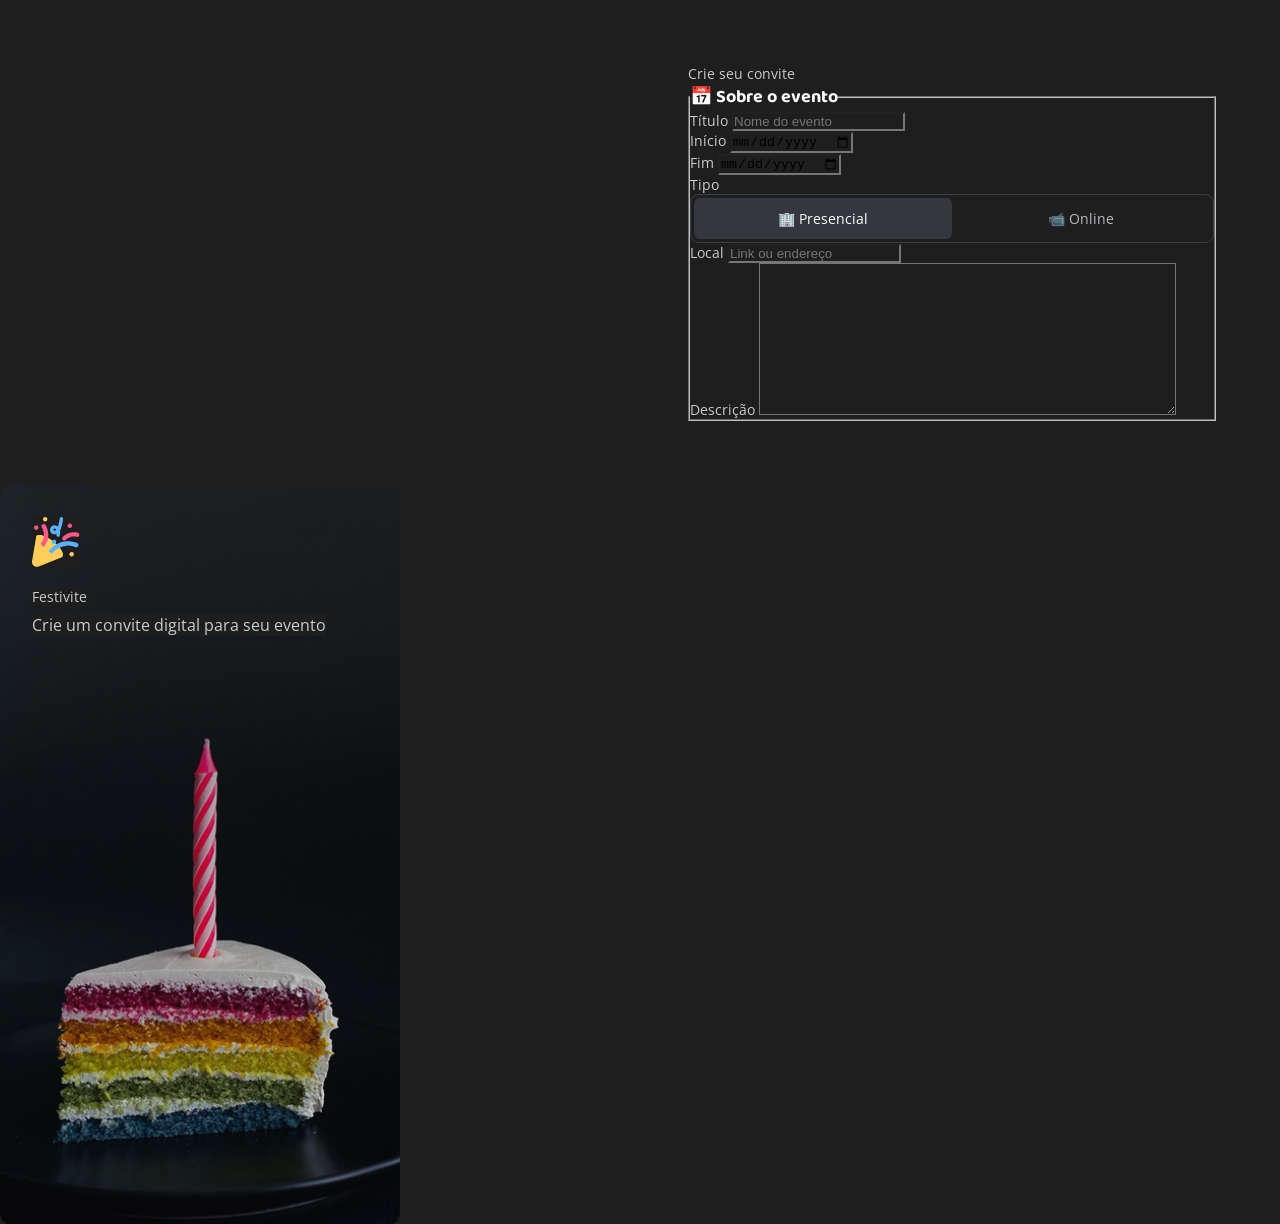
==== NILTON ESTUDOS/Formulário de Convites/index.html @ e80e575a "First steps" ====
<!DOCTYPE html>
<html lang="pt-br">
<head>
  <link rel="preconnect" href="https://fonts.googleapis.com">
  <link rel="preconnect" href="https://fonts.gstatic.com" crossorigin>
  <meta charset="UTF-8">
  <meta name="viewport" content="width=device-width, initial-scale=1.0">
  <title>Festivite</title>
  <link rel="stylesheet" href="style/index.css">
  <link href="https://fonts.googleapis.com/css2?family=Baloo+2:wght@400..800&family=Leckerli+One&family=Open+Sans:ital,wght@0,300..800;1,300..800&display=swap" rel="stylesheet">
</head>
<body>
  <div class="app">
    <main>
      <div class="main-container">
        <h1 id="make-invite">
          Crie seu convite
        </h1>
        <form action="" method="post" enctype="multipart/form-data">
<fieldset id="about-the-event" class="about-the-event">

  <legend id="legend-about">
    📅 Sobre o evento
  </legend>

  <div class="input-wrapper">
    <label for="title">Título</label>

    <input 
      type="text" 
      name="title" 
      id="title"
      placeholder="Nome do evento"
      required
    >
  </div>


  <div class="form-row">

    <div class="input-wrapper">
      <label for="start">Início</label>

      <input 
        type="date" 
        name="start" 
        id="start"
        required
      >
    </div>

    <div class="input-wrapper">
      <label for="end">Fim</label>

      <input 
        type="date" 
        name="end" 
        id="end"
        required
      >
    </div>

  </div>


  <div class="form-row">

    <div class="input-wrapper">
      <span class="titulo">Tipo</span>

      <div class="opcoes">

        <input 
          type="radio" 
          name="tipo" 
          id="presencial" 
          value="presencial"
          checked
        >

        <label for="presencial">
          🏢 Presencial
        </label>


        <input 
          type="radio" 
          name="tipo" 
          id="online" 
          value="online"
        >

        <label for="online">
          📹 Online
        </label>

      </div>
    </div>


    <div class="input-wrapper">
      <label for="place">Local</label>

      <input 
        type="text" 
        name="place" 
        id="place"
        placeholder="Link ou endereço"
        required
      >
    </div>

  </div>


  <div class="input-wrapper">
    <label for="description">Descrição</label>

    <textarea 
      name="description"
      id="description"
      cols="50"
      rows="10"
      placeholder="Escreva sobre os detalhes do evento">
    </textarea>
  </div>

</fieldset>
        </form>
      </div>
    </main>
  <aside>
    <div class="aside-container"></div>
    <header>
      <img src="assets/icons/Logo.svg" alt="Logo do Festivite">
      <h1>Festivite</h1>
      <p>Crie um convite digital para seu evento</p>
    </header>
  </aside>
  </div>
  
</body>
</html>
---- NILTON ESTUDOS/Formulário de Convites/style/index.css ----
@import url(global.css);
@import url(forms.css);
@import url(layout.css);
@import url(aside.css);
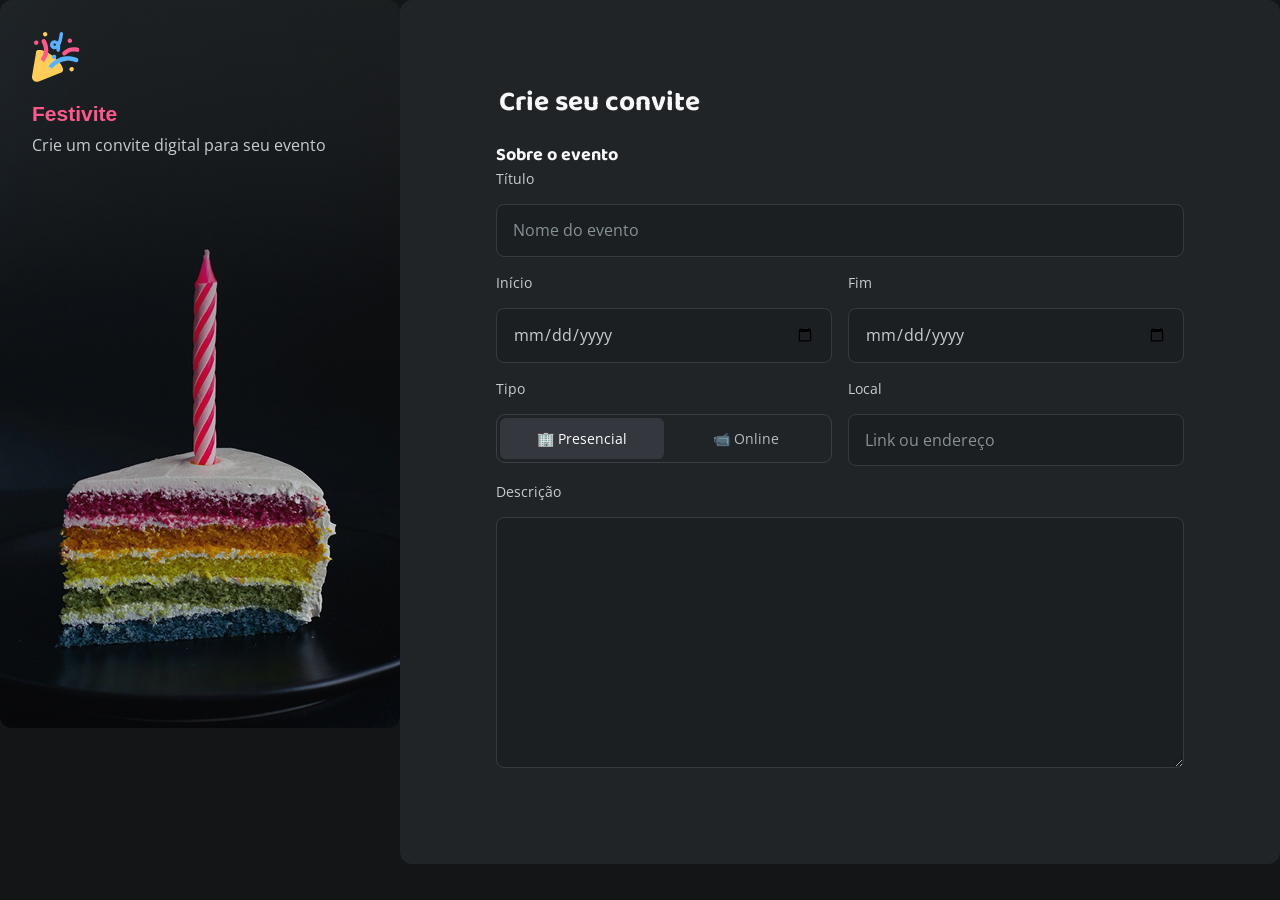
==== commit 301cf0ee: "Alteraçõs do main fieldset" ====
--- a/NILTON ESTUDOS/Formulário de Convites/index.html
+++ b/NILTON ESTUDOS/Formulário de Convites/index.html
@@ -11,6 +11,14 @@
 </head>
 <body>
   <div class="app">
+      <aside>
+    <div class="aside-container"></div>
+    <header>
+      <img src="assets/icons/Logo.svg" alt="Logo do Festivite">
+      <h1>Festivite</h1>
+      <p>Crie um convite digital para seu evento</p>
+    </header>
+  </aside>
     <main>
       <div class="main-container">
         <h1 id="make-invite">
@@ -20,7 +28,7 @@
 <fieldset id="about-the-event" class="about-the-event">
 
   <legend id="legend-about">
-    📅 Sobre o evento
+  Sobre o evento
   </legend>
 
   <div class="input-wrapper">
@@ -114,12 +122,12 @@
 
 
   <div class="input-wrapper">
-    <label for="description">Descrição</label>
+    <label for="description" id="label-textarea">Descrição</label>
 
     <textarea 
       name="description"
       id="description"
-      cols="50"
+      cols="65"
       rows="10"
       placeholder="Escreva sobre os detalhes do evento">
     </textarea>
@@ -129,14 +137,6 @@
         </form>
       </div>
     </main>
-  <aside>
-    <div class="aside-container"></div>
-    <header>
-      <img src="assets/icons/Logo.svg" alt="Logo do Festivite">
-      <h1>Festivite</h1>
-      <p>Crie um convite digital para seu evento</p>
-    </header>
-  </aside>
   </div>
   
 </body>
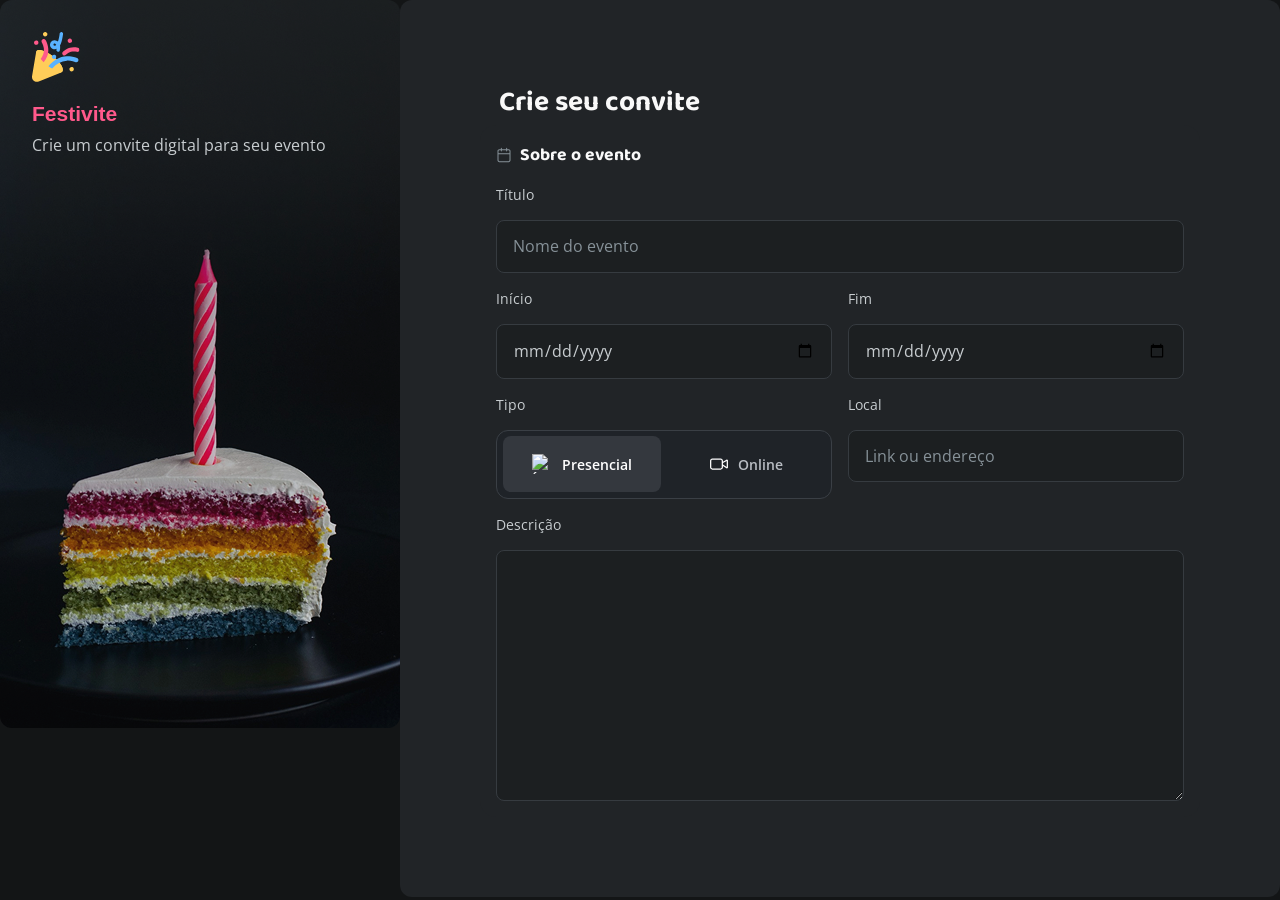
==== commit c12c60a5: "before test" ====
--- a/NILTON ESTUDOS/Formulário de Convites/index.html
+++ b/NILTON ESTUDOS/Formulário de Convites/index.html
@@ -28,8 +28,8 @@
 <fieldset id="about-the-event" class="about-the-event">
 
   <legend id="legend-about">
-  Sobre o evento
-  </legend>
+    <img src="assets/icons/calendar.svg" alt="Ícone de um calendário">
+    Sobre o evento</legend>
 
   <div class="input-wrapper">
     <label for="title">Título</label>
@@ -85,11 +85,10 @@
           value="presencial"
           checked
         >
-
         <label for="presencial">
-          🏢 Presencial
+          <img src="/assets/icons/building.svg" alt="Ícone de prédio">
+          Presencial
         </label>
-
 
         <input 
           type="radio" 
@@ -99,8 +98,7 @@
         >
 
         <label for="online">
-          📹 Online
-        </label>
+          <img src="assets/icons/video.svg" alt="Ícone de câmera">Online</label>
 
       </div>
     </div>
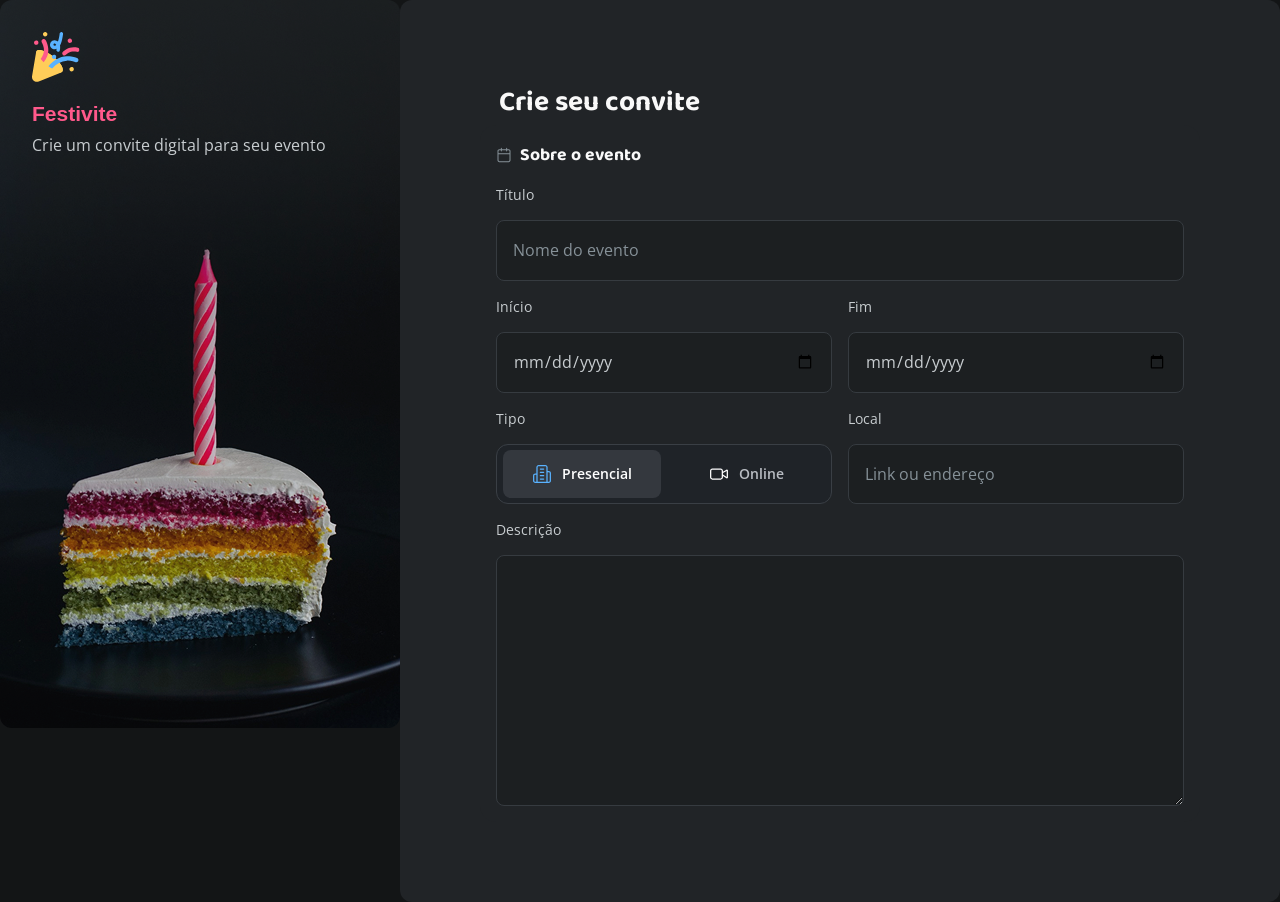
==== commit db23e30f: "after testes" ====
--- a/NILTON ESTUDOS/Formulário de Convites/index.html
+++ b/NILTON ESTUDOS/Formulário de Convites/index.html
@@ -85,9 +85,9 @@
           value="presencial"
           checked
         >
-        <label for="presencial">
-          <img src="/assets/icons/building.svg" alt="Ícone de prédio">
-          Presencial
+        <label for="presencial" class="tipo-option">
+          <span class="tipo-icone tipo-building" aria-hidden="true"></span>
+          <span>Presencial</span>
         </label>
 
         <input 
@@ -97,8 +97,10 @@
           value="online"
         >
 
-        <label for="online">
-          <img src="assets/icons/video.svg" alt="Ícone de câmera">Online</label>
+        <label for="online" class="tipo-option">
+          <span class="tipo-icone tipo-video" aria-hidden="true"></span>
+          <span>Online</span>
+        </label>
 
       </div>
     </div>
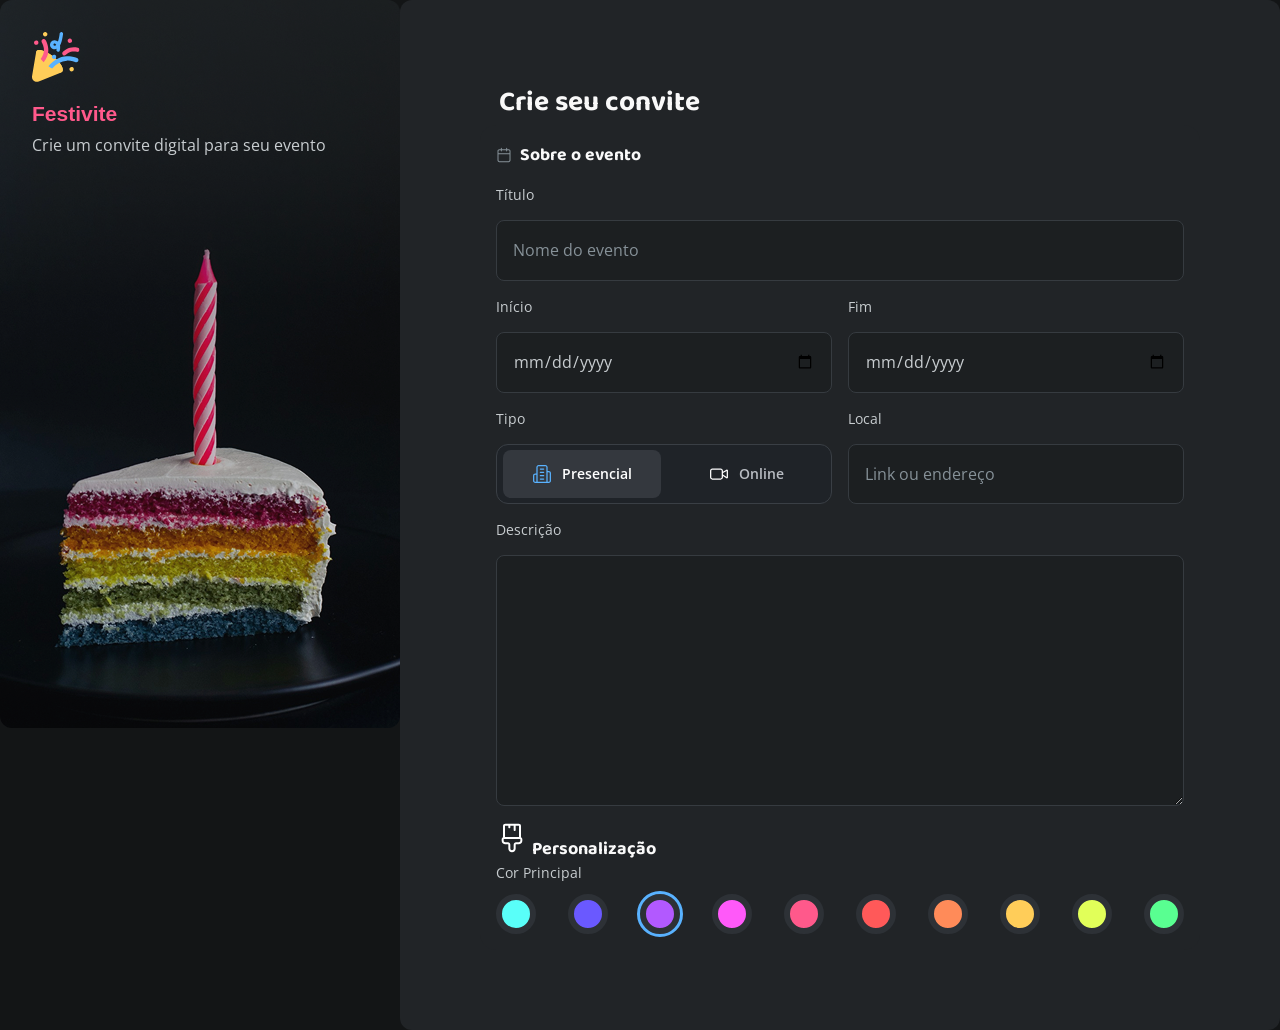
==== commit cc6f1e0d: "first step on customization" ====
--- a/NILTON ESTUDOS/Formulário de Convites/index.html
+++ b/NILTON ESTUDOS/Formulário de Convites/index.html
@@ -134,6 +134,127 @@
   </div>
 
 </fieldset>
+
+<fieldset id="customization" class="customization">
+  <legend id="customization-legend">
+    <img src="assets/icons/paintbrush.svg" alt="Ícone de pincel">
+    Personalização</legend>
+
+  <div class="color-wrapper">
+    <span class="input-label">Cor Principal</span>
+    <div class="color-options">
+      <input
+        type="radio"
+        name="main-color"
+        id="color-cyan"
+        value="cyan"
+      >
+      <label
+        for="color-cyan"
+        class="color-option cyan">
+      </label>
+
+      <input
+        type="radio"
+        name="main-color"
+        id="color-navy"
+        value="navy"
+      >
+      <label
+        for="color-navy"
+        class="color-option navy">
+      </label>
+
+      <input
+        type="radio"
+        name="main-color"
+        id="color-purple"
+        value="purple"
+        checked
+      >
+      <label
+        for="color-purple"
+        class="color-option purple">
+      </label>
+
+       <input
+        type="radio"
+        name="main-color"
+        id="color-fuschia"
+        value="fuschia"
+      >
+      <label
+        for="color-fuschia"
+        class="color-option fuschia">
+      </label>
+
+       <input
+        type="radio"
+        name="main-color"
+        id="color-pink"
+        value="pink"
+      >
+      <label
+        for="color-pink"
+        class="color-option pink">
+      </label>
+
+      <input
+        type="radio"
+        name="main-color"
+        id="color-red"
+        value="red"
+      >
+      <label
+        for="color-red"
+        class="color-option red">
+      </label>
+
+      <input
+        type="radio"
+        name="main-color"
+        id="color-orange"
+        value="orange"
+      >
+      <label
+        for="color-orange"
+        class="color-option orange">
+      </label>
+
+      <input
+        type="radio"
+        name="main-color"
+        id="color-yellow"
+        value="yellow"
+      >
+      <label
+        for="color-yellow"
+        class="color-option yellow">
+      </label>
+
+       <input
+        type="radio"
+        name="main-color"
+        id="color-lime"
+        value="lime"
+      >
+      <label
+        for="color-lime"
+        class="color-option lime">
+      </label>
+
+      <input
+        type="radio"
+        name="main-color"
+        id="color-green"
+        value="green"
+      >
+      <label
+        for="color-green"
+        class="color-option green">
+      </label>
+
+</fieldset>
         </form>
       </div>
     </main>
--- a/NILTON ESTUDOS/Formulário de Convites/style/index.css
+++ b/NILTON ESTUDOS/Formulário de Convites/style/index.css
@@ -2,5 +2,4 @@
 @import url(forms.css);
 @import url(layout.css);
 @import url(aside.css);
-
-
+@import url(colors.css);
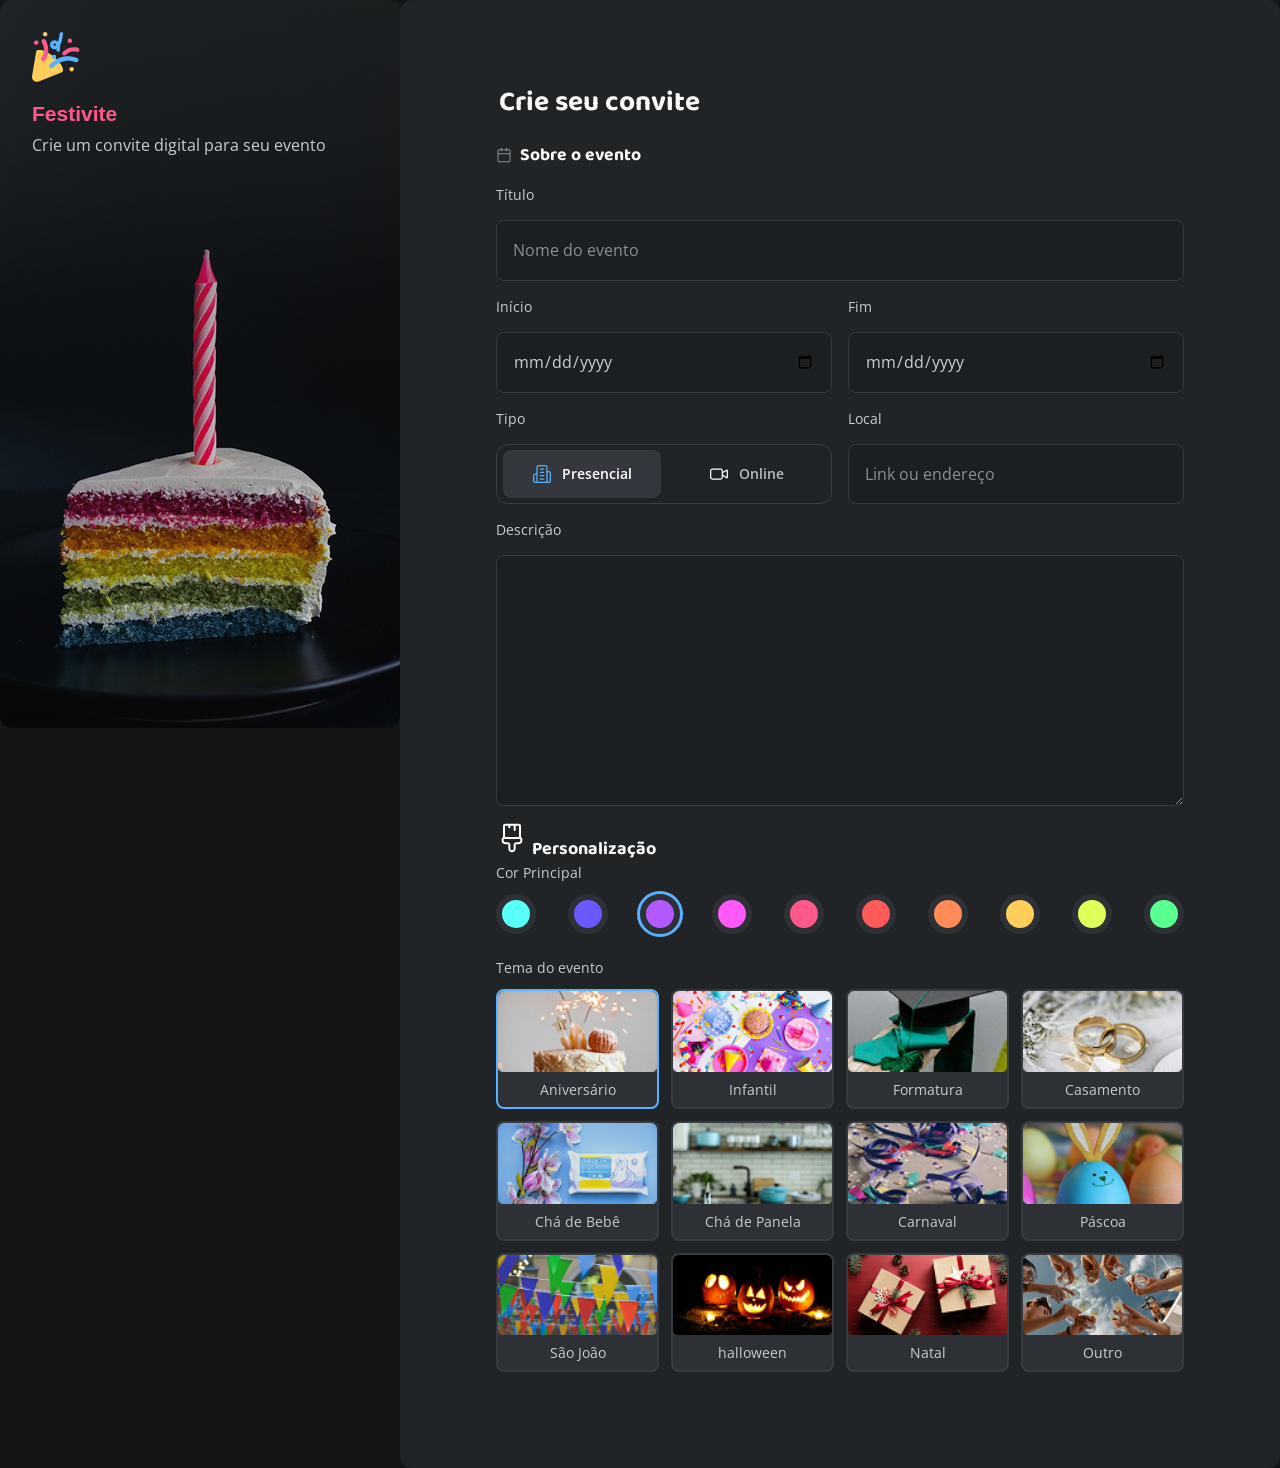
==== commit a3b6adab: "event theme" ====
--- a/NILTON ESTUDOS/Formulário de Convites/index.html
+++ b/NILTON ESTUDOS/Formulário de Convites/index.html
@@ -253,7 +253,170 @@
         for="color-green"
         class="color-option green">
       </label>
-
+      </div>  
+    </div>
+    <div class="event-wrapper">
+      <span class="event-label">Tema do evento</span>
+      <div class="event-options">
+        <input
+        type="radio"
+        name="main-event"
+        id="event-birthday"
+        value="birthday"
+        checked
+      >
+      <label
+        for="event-birthday"
+        class="event-option birthday">
+        <img src="assets/birthday.png" alt="Bolo de aniversário">
+        <span>Aniversário</span>
+      </label>
+
+      <input
+        type="radio"
+        name="main-event"
+        id="event-kids"
+        value="infantil"
+      >
+      <label
+        for="event-kids"
+        class="event-option kids">
+        <img src="assets/kids.png" alt="Festa de aniversário bastante colorida para crianças">
+        <span>Infantil</span>
+      </label>
+
+      <input
+        type="radio"
+        name="main-event"
+        id="event-graduation"
+        value="formatura"
+      >
+      <label
+        for="event-graduation"
+        class="event-option graduation">
+        <img src="assets/graduation.png" alt="uma beca de formatura">
+        <span>Formatura</span>
+      </label>
+
+        <input
+        type="radio"
+        name="main-event"
+        id="event-marriage"
+        value="casamento"
+      >
+      <label
+        for="event-marriage"
+        class="event-option marriage">
+        <img src="assets/marriage.png" alt="uma beca de formatura">
+        <span>Casamento</span>
+      </label>
+
+        <input
+        type="radio"
+        name="main-event"
+        id="event-baby"
+        value="baby"
+      >
+      <label
+        for="event-baby"
+        class="event-option baby">
+        <img src="assets/baby.png" alt="uma fralda ao lado de uma flor">
+        <span>Chá de Bebê</span>
+      </label>
+
+        <input
+        type="radio"
+        name="main-event"
+        id="event-kitchen"
+        value="kitchen"
+      >
+      <label
+        for="event-kitchen"
+        class="event-option kitchen">
+        <img src="assets/kitchen.png" alt="uma cozinha com utensílios">
+        <span>Chá de Panela</span>
+      </label>
+
+      <input
+        type="radio"
+        name="main-event"
+        id="event-carnival"
+        value="carnival"
+      >
+      <label
+        for="event-carnival"
+        class="event-option carnival">
+        <img src="assets/carnival.png" alt="Confeites e purpurina no chão">
+        <span>Carnaval</span>
+      </label>
+
+      <input
+        type="radio"
+        name="main-event"
+        id="event-easter"
+        value="easter"
+      >
+      <label
+        for="event-easter"
+        class="event-option easter">
+        <img src="assets/easter.png" alt="Ovo de páscoa azum com orelhas de coelho e um rostinho feliz desenhando dentro dele">
+        <span>Páscoa</span>
+      </label>
+
+      <input
+        type="radio"
+        name="main-event"
+        id="event-june"
+        value="june"
+      >
+      <label
+        for="event-june"
+        class="event-option june">
+        <img src="assets/june parties.png" alt="Bandeirolas de são joão esticadas em um ambiente">
+        <span>São João</span>
+      </label>
+
+      <input
+        type="radio"
+        name="main-event"
+        id="event-halloween"
+        value="halloween"
+      >
+      <label
+        for="event-halloween"
+        class="event-option halloween">
+        <img src="assets/halloween.png" alt="3 Abóboras de halloween com diferentes rostos escupidos">
+        <span>halloween</span>
+      </label>
+
+      <input
+        type="radio"
+        name="main-event"
+        id="event-christmas"
+        value="christmas"
+      >
+      <label
+        for="event-christmas"
+        class="event-option christmas">
+        <img src="assets/christmas.png" alt="Caixas de presentes com laços na paleta de cores do natal">
+        <span>Natal</span>
+      </label>
+
+      <input
+        type="radio"
+        name="main-event"
+        id="event-other"
+        value="other"
+      >
+      <label
+        for="event-other"
+        class="event-option other">
+        <img src="assets/other.png" alt="Grupo de pessoas fazendo um brinde">
+        <span>Outro</span>
+      </label>
+
+      </div>
+    </div>
 </fieldset>
         </form>
       </div>
--- a/NILTON ESTUDOS/Formulário de Convites/style/index.css
+++ b/NILTON ESTUDOS/Formulário de Convites/style/index.css
@@ -2,4 +2,5 @@
 @import url(forms.css);
 @import url(layout.css);
 @import url(aside.css);
-@import url(colors.css);+@import url(colors.css);
+@import url(event.css);
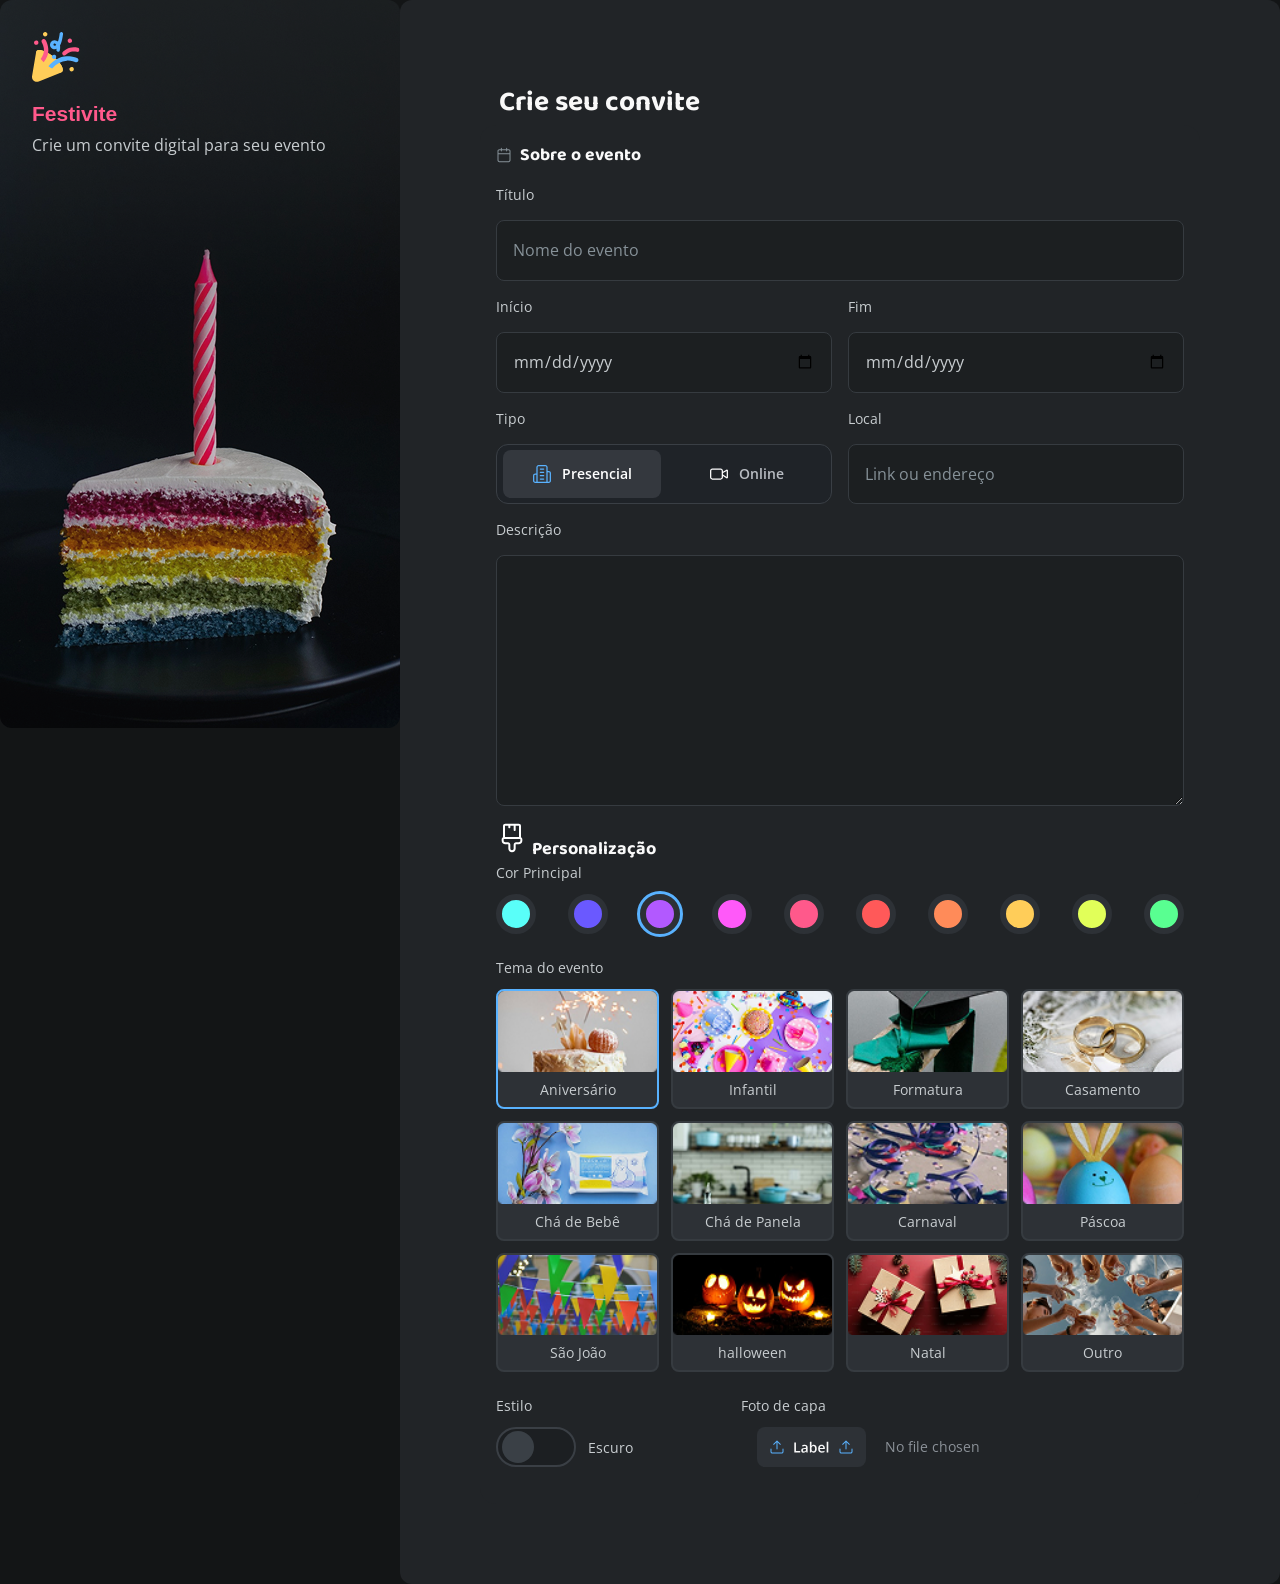
==== commit 4d40da38: "end of customization" ====
--- a/NILTON ESTUDOS/Formulário de Convites/index.html
+++ b/NILTON ESTUDOS/Formulário de Convites/index.html
@@ -120,10 +120,8 @@
 
   </div>
 
-
   <div class="input-wrapper">
     <label for="description" id="label-textarea">Descrição</label>
-
     <textarea 
       name="description"
       id="description"
@@ -417,6 +415,40 @@
 
       </div>
     </div>
+
+    <div class="style-and-cover">
+      <div class="style-wrapper">
+      <span class="style-label">Estilo</span>
+
+        <div class="style-control">
+          <input
+          type="checkbox"
+          name="dark-mode"
+          id="dark-mode">
+
+          <label
+            for="dark-mode"
+            class="switch">
+            <span class="switch-circle"></span>
+          </label>
+          <span class="style-name"></span>
+        </div>
+      </div>
+
+      <div class="cover-wrapper">
+
+        <label
+        for="cover"
+        class="cover-label">Foto de capa</label>
+
+        <input
+        type="file"
+        name="cover"
+        id="cover"
+        accept="image/*"
+        required>
+      </div>
+    </div>
 </fieldset>
         </form>
       </div>
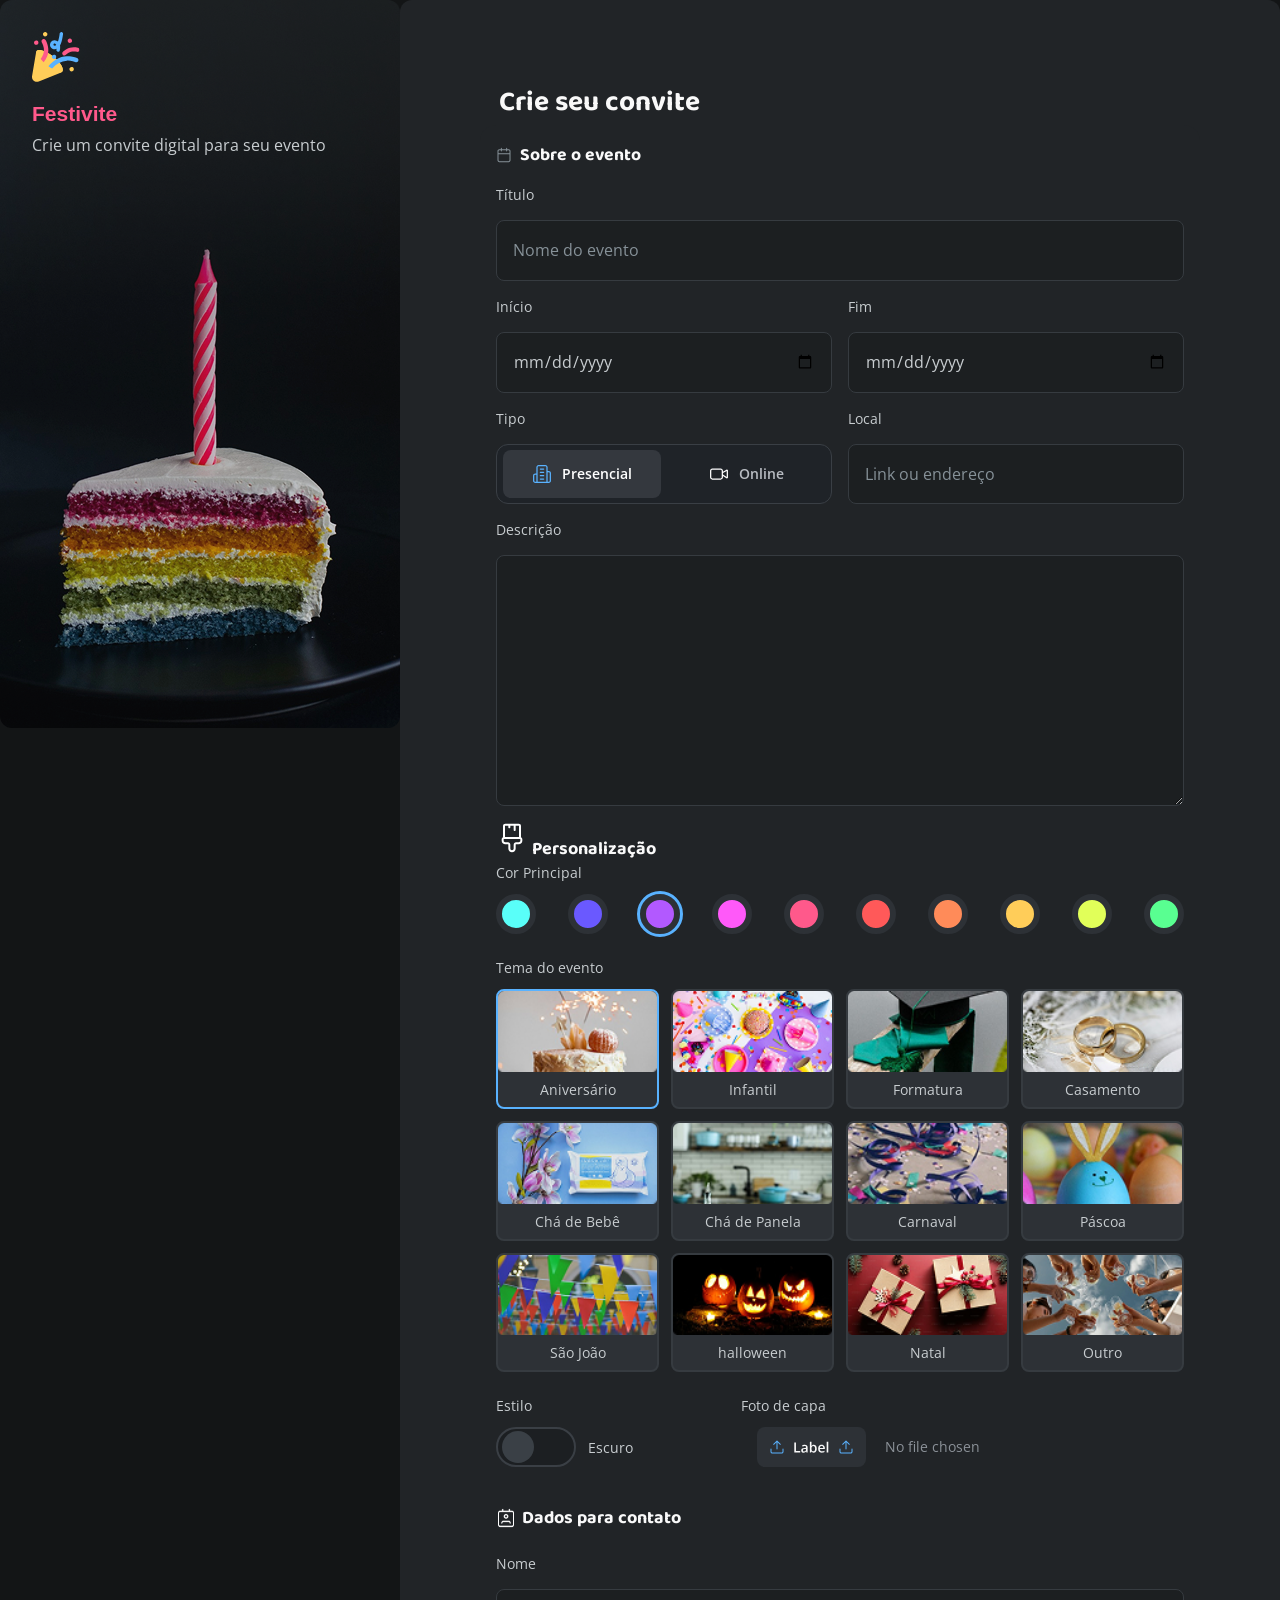
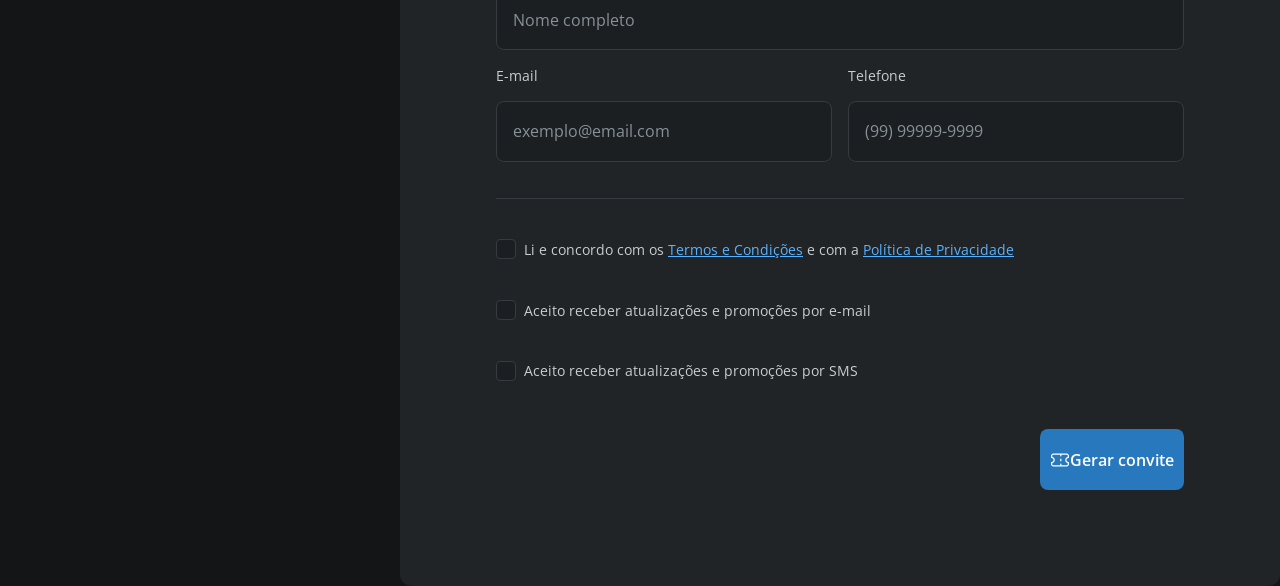
==== commit e5cbde2e: "final" ====
--- a/NILTON ESTUDOS/Formulário de Convites/index.html
+++ b/NILTON ESTUDOS/Formulário de Convites/index.html
@@ -450,6 +450,93 @@
       </div>
     </div>
 </fieldset>
+
+<fieldset id="contact" class="contact">
+  <legend id="contact-legend">
+    <img src="assets/icons/contact.png" alt="Ícone de uma pessoa">
+    Dados para contato</legend>
+
+    <div class="input-wrapper">
+    <label for="name">Nome</label>
+    <input 
+      type="text" 
+      name="name" 
+      id="name"
+      placeholder="Nome completo"
+      required>
+
+      <span id="error-message" class="error-message"> <img src="/assets/icons/error.svg" alt="Ícone de exclamação chamando atenção"> Campo obrigatório</span>
+    </div>
+
+    <div class="form-row">
+    <div class="input-wrapper">
+      <label for="mail">E-mail</label>
+      <input 
+        type="email" 
+        name="mail" 
+        id="mail"
+        placeholder="exemplo@email.com"
+        required>
+    </div>
+
+    <div class="input-wrapper">
+      <label for="tel">Telefone</label>
+      <input 
+        type="tel" 
+        name="tel" 
+        id="tel"
+        placeholder="(99) 99999-9999"
+        required>
+    </div>
+  </div>
+
+</fieldset>
+
+<div class="terms">
+  <label class="checkbox-wrapper">
+    <input
+      type="checkbox"
+      name="terms"
+      id="terms"
+      required>
+
+    <span>
+      Li e concordo com os
+      <a href="#">Termos e Condições</a>
+      e com a
+      <a href="#">Política de Privacidade</a>
+    </span>
+  </label>
+
+  <label class="checkbox-wrapper">
+    <input
+      type="checkbox"
+      name="email-updates"
+      id="email-updates">
+
+    <span>
+      Aceito receber atualizações e promoções por e-mail
+    </span>
+  </label>
+
+  <label class="checkbox-wrapper">
+    <input
+      type="checkbox"
+      name="sms-updates"
+      id="sms-updates">
+
+    <span>
+      Aceito receber atualizações e promoções por SMS
+    </span>
+  </label>
+</div>
+
+<div class="form-actions">
+
+  <button type="submit"> <img src="assets/icons/ticket.svg" alt="">Gerar convite</button>
+
+</div>
+
         </form>
       </div>
     </main>
--- a/NILTON ESTUDOS/Formulário de Convites/style/index.css
+++ b/NILTON ESTUDOS/Formulário de Convites/style/index.css
@@ -3,4 +3,7 @@
 @import url(layout.css);
 @import url(aside.css);
 @import url(colors.css);
-@import url(event.css);+@import url(event.css);
+@import url(contact.css);
+@import url(terms.css);
+
